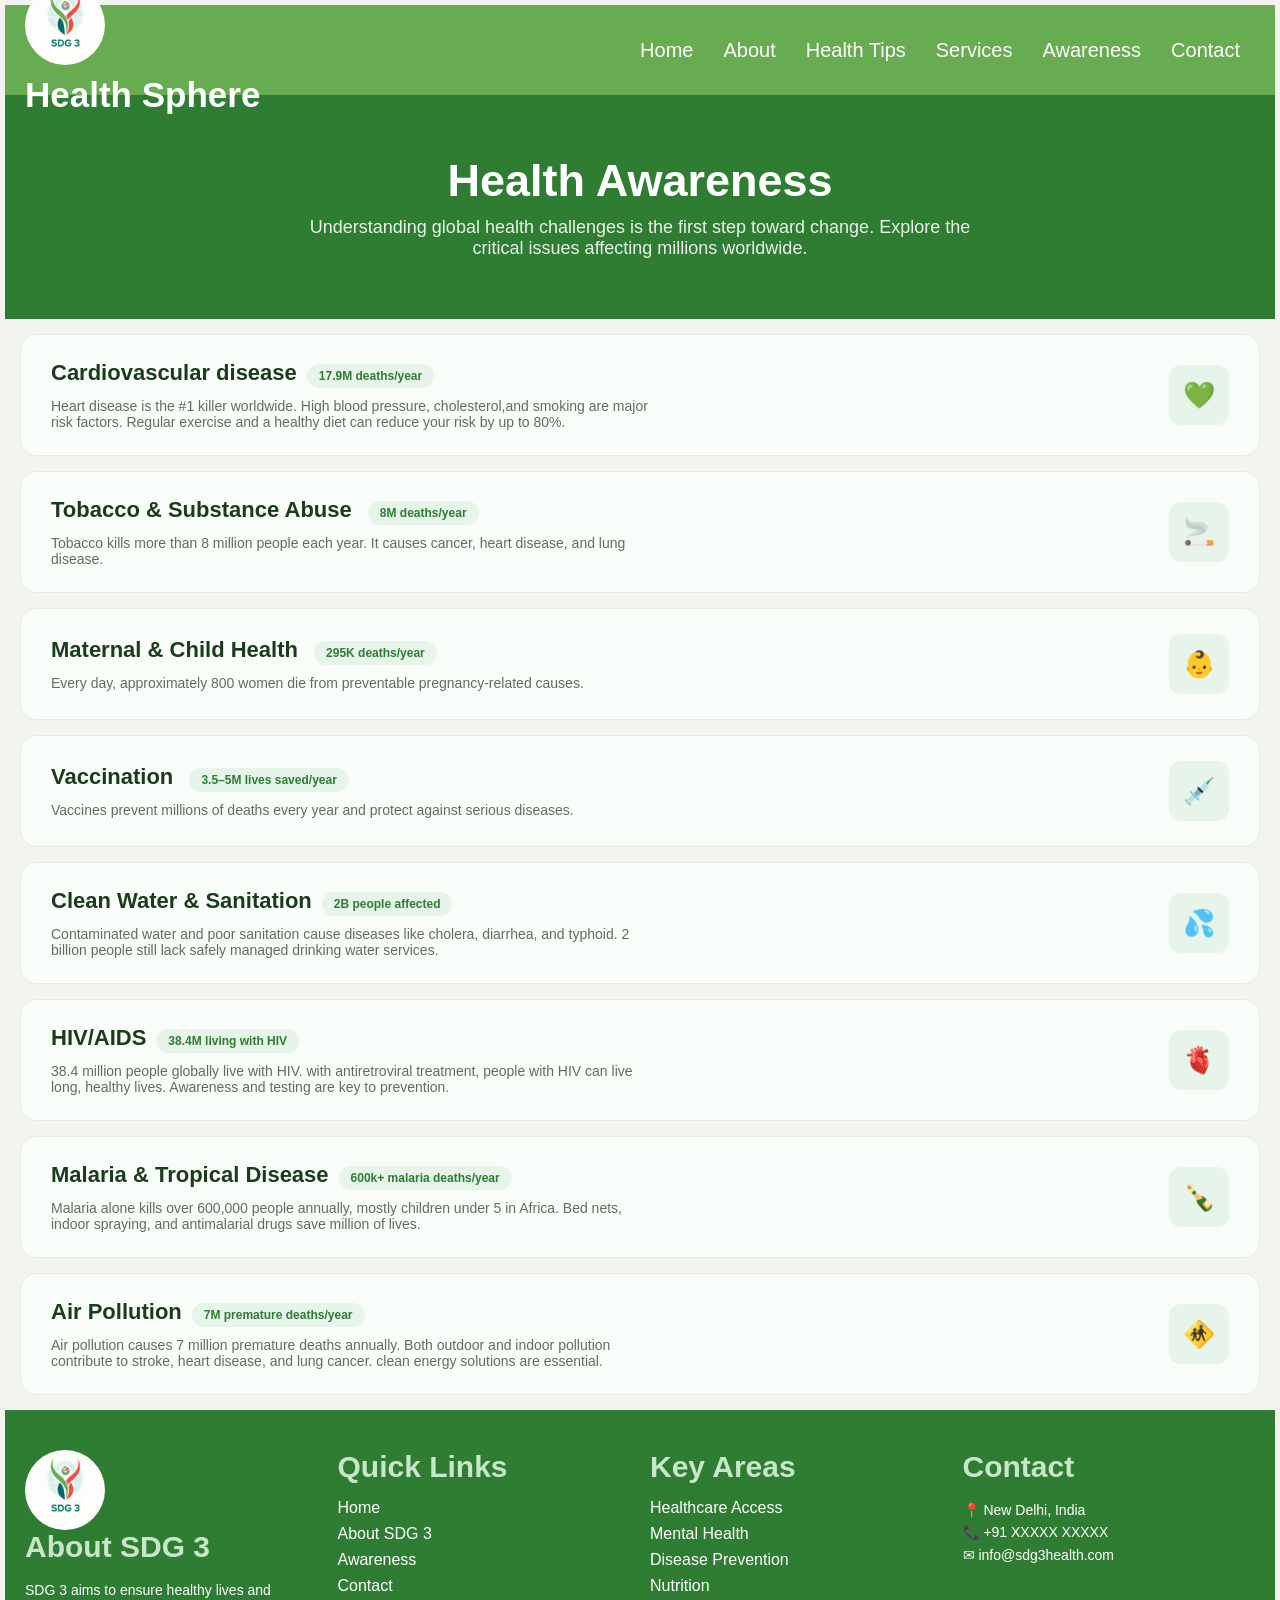
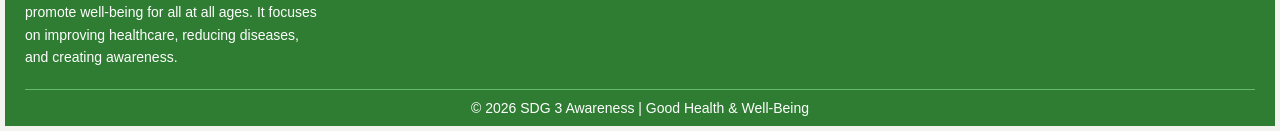
==== awareness.html @ 3e68db42 "First commit" ====
<!DOCTYPE html>
<html lang="en">
<head>
    <meta charset="UTF-8">
    <meta name="viewport" content="width=device-width, initial-scale=1.0">
    <title>Awareness</title>
    <link rel="stylesheet" href="style.css">
</head>
<body>
    <header>
        <nav class="navbar">
         <div class="logo">
            <img src="img/logo image.jpeg" alt="Logo">
            <span>Health Sphere</span>
         </div>
        
        <div>
             <ul class=" menu">
                <li><a href="index.html" class="hover-link">Home</a></li>
                <li><a href="about.html" class="hover-link">About</a></li>
                <li><a href="health.html" class="hover-link">Health Tips</a></li>
                <li><a href="services.html" class="hover-link">Services</a></li>
                <li><a href="awareness.html" class="hover-link">Awareness</a></li>
                <li><a href="contact.html" class="hover-link">Contact</a></li>
               
             </ul>
         </div>
        </nav>
    </header>
    <section class="awareness-header">
        <h1>Health Awareness</h1>
        <p>Understanding global health challenges is the first step toward change. Explore the <br>critical issues affecting millions worldwide. </p>
    </section>
    <section class="awareness">
        <div class="aw-card">
            <div class="aw-text">
                <h3>Cardiovascular disease<span class="badge">17.9M deaths/year</span></h3>
                <p>Heart disease is the #1 killer worldwide. High blood pressure, cholesterol,and smoking are major risk factors. Regular exercise and a healthy diet can reduce your risk by up to 80%.</p>
            </div>
             <div>
                    <div class="aw-icon">💚</div>
                </div>
        </div>
    </section>
    <section class="awareness">
         <div class="aw-card">
    <div class="aw-text">
      <h3>Tobacco & Substance Abuse <span class="badge">8M deaths/year</span></h3>
      <p>Tobacco kills more than 8 million people each year. It causes cancer, heart disease, and lung disease.</p>
    </div>
    <div class="aw-icon">🚬</div>
  </div>
    </section>
    <div class="aw-card">
    <div class="aw-text">
      <h3>Maternal & Child Health <span class="badge">295K deaths/year</span></h3>
      <p>Every day, approximately 800 women die from preventable pregnancy-related causes.</p>
    </div>
    <div class="aw-icon">👶</div>
  </div>
   <div class="aw-card">
    <div class="aw-text">
      <h3>Vaccination <span class="badge">3.5–5M lives saved/year</span></h3>
      <p>Vaccines prevent millions of deaths every year and protect against serious diseases.</p>
    </div>
    <div class="aw-icon">💉</div>
  </div>
   <div class="aw-card">
    <div class="aw-text">
      <h3>Clean Water & Sanitation<span class="badge">2B people affected</span></h3>
      <p>Contaminated water and poor sanitation cause diseases like cholera, diarrhea, and typhoid. 2 billion people still lack safely managed drinking water services.</p>
    </div>
    <div class="aw-icon">💦</div>
  </div>
   <div class="aw-card">
    <div class="aw-text">
      <h3>HIV/AIDS<span class="badge">38.4M living with HIV</span></h3>
      <p>38.4 million people globally live with HIV. with antiretroviral treatment, people with HIV can live long, healthy lives. Awareness and testing are key to prevention.</p>
    </div>
    <div class="aw-icon">🫀</div>
  </div>
  <div class="aw-card">
    <div class="aw-text">
      <h3>Malaria & Tropical Disease<span class="badge">600k+ malaria deaths/year</span></h3>
      <p>Malaria alone kills over 600,000 people annually, mostly children under 5 in Africa. Bed nets, indoor spraying, and antimalarial drugs save million of lives.</p>
    </div>
    <div class="aw-icon">🍾</div>
  </div>
  <div class="aw-card">
    <div class="aw-text">
      <h3>Air Pollution<span class="badge">7M premature deaths/year</span></h3>
      <p>Air pollution causes 7 million premature deaths annually. Both outdoor and indoor pollution contribute to stroke, heart disease, and lung cancer. clean energy solutions are essential.</p>
    </div>
    <div class="aw-icon">🚸</div>
  </div>
  
   <!-- footer -->
<footer class="footer">
  <div class="footer-container">

    <!--Logo + About SDG 3 -->
    <div class="footer-box">
      <div class="logo">
        <img src="img/logo image.jpeg" alt="logo">
      </div>
      <h3>About SDG 3</h3>
      <p>
        SDG 3 aims to ensure healthy lives and promote well-being for all at all ages. 
        It focuses on improving healthcare, reducing diseases, and creating awareness.
      </p>
    </div>

    <!-- Quick Links -->
    <div class="footer-box">
      <h3>Quick Links</h3>
      <ul>
        <li><a href="#">Home</a></li>
        <li><a href="#">About SDG 3</a></li>
        <li><a href="#">Awareness</a></li>
        <li><a href="#">Contact</a></li>
      </ul>
    </div>

    <!-- Key Areas -->
    <div class="footer-box">
      <h3>Key Areas</h3>
      <ul>
        <li><a href="#">Healthcare Access</a></li>
        <li><a href="#">Mental Health</a></li>
        <li><a href="#">Disease Prevention</a></li>
        <li><a href="#">Nutrition</a></li>
      </ul>
    </div>

    <!-- Contact -->
    <div class="footer-box">
      <h3>Contact</h3>
      <p>📍 New Delhi, India</p>
      <p>📞 +91 XXXXX XXXXX</p>
      <p>✉ info@sdg3health.com</p>
    </div>

  </div>

  <!-- Bottom -->
  <div class="footer-bottom">
    <p>© 2026 SDG 3 Awareness | Good Health & Well-Being</p>
  </div>
</footer>
</body>
</html>
---- style.css ----
*{
    margin: 0px;
    padding: 0px;
    font-family:Arial, Helvetica, sans-serif;
   
}
body{
  margin: 5px;
  background: #F3F4EF;
}
.navbar{
    display: flex;
    justify-content: space-between;
    background-color:#67AC51;
    align-items: center;
    padding: 10px 20px;
    height: 70px;
    position: relative;
}
.logo{
     display: grid;
    gap: 10px;
    align-items: center;
    color: white;
    font-size: 35px;
    font-weight: bold;
    object-fit: cover;
}
.logo img{
    width: 80px;
    border-radius: 20px;
    margin-right: 10px;
    border-radius: 50%;
}
.menu{
    display: flex;
    list-style: none;
}
.menu li{
    margin: 0px 15px;
}
.menu li a{
    text-decoration: none;
    font-size: 20px;
    color: white;
}
.menu li a:hover{
    color:#1b3c1b;
    box-shadow: #67AC51;
text-shadow: white;
}
#menu-toggle{
  display: none;
}
.menu-icon{
  display: none;
  cursor: pointer;
}
.menu-icon span{
  display: block;
  width: 25px;
  height: 3px;
  background: white;
  margin: 5px 0;
}
.hero-section{
    height:100vh;
    width: 100%;
    background: url(img/hero1\ image.jpeg);
    background-size: cover;
    text-align: center;
    padding-top: 250px;
    box-sizing: border-box;
    
}
.hero-section h1{
    font-size: 75px;
    font-weight: bold;
    color:#003D00;
}
.hero-section p{
    line-height: 50px;
    font-size: 18px;
    color: #076968;
}
.btn{
    padding: 10px 30px;
    background:#67AC51;
    text-decoration: none;
    color: white;
    border-radius: 20px;
    line-height: 60px;
    font-size: 20px;
}
.btn:hover{
    color: white;
    background:#003D00;
}
.wellness-section h1{
    text-align: center;
    padding-top:30px; 
}
.wellness1{
 display: flex;
 padding-left: 150px;
 padding-top: 50px;
 gap: 100px;

}
.wellness2{
 display:grid;
 grid-template-columns: ;
 gap: 100px;
 padding-left: 150px;
 padding-top: 30px;
}
.card{
    height: 400px;
    width: 300px;
    padding: 20px;
    border-radius: 20px;
    background: #E2D5CB;
    font-size: 15px;
    line-height: 25px;
    box-shadow: 0 4px 8px rgba(0,0,0,0.2);
    transition: 0.3;
}
.card h2{
    text-align: center;
    margin: 10px;
    font-size: 30px;
    font-weight: bold;
}
.card p{
    font-size: 15px;
    text-align: center;
}

.card img{
    border-radius: 50px;
    width: 300px;
    height: 200px;
    object-fit: cover;
}
.button{
    padding: 10px 20px;
    align-items: center;
    border: none;
    border-radius: 10px;
    font-size: 17px;
    font-weight: bold;
    background:#003D00;
    color: white;
}
.button:hover{
    background:#B6CD54;
    color:#003D00;
}
.card:hover{
    transform: scale(1.05);
    box-shadow: 0 8px 20px rgba(0,0,0,0.3);
}

.main h1{
    text-align: center;
    justify-content: center;
    color:#003D00;
    padding-top: 50px;
}
.about-hero{
    display: flex;
    justify-content: space-between;
}
.left{
    width: 600px;
    padding: 50px 100px;
}
.image img{
    height: 300px;
    width: 300px;
    border-radius: 12px;
    box-shadow: 0px 8px 20px rgba(0,0,0,0.1);
    transition: 0.3s;
}
.image img:hover{
  transform: scale(1.08);
}

.sdg-about {
  padding: 60px 20px;
  background: #f5f9f9;
}

.container {
  display: flex;
  align-items: center;
  justify-content: space-between;
  flex-wrap: wrap;
}

.content {
  flex: 1;
  padding: 20px;
}

.content h2 {
  font-size: 32px;
  color: #2e7d32;
}

.content h3 {
  margin-top: 20px;
  color: #333;
}

.content p {
  color: #555;
  line-height: 1.6;
}

.content button {
  margin-top: 20px;
  padding: 10px 20px;
  background: #2e7d32;
  color: white;
  border: none;
  border-radius: 5px;
  cursor: pointer;
}

.content button:hover {
  background: #1b5e20;
}

.image {
  flex: 1;
  text-align: center;
}

.image img {
  width: 80%;
  max-width: 350px;
}
.health {
  padding: 60px 20px;
  background: #eef7f7;
  text-align: center;
}

.section-title {
  font-size: 32px;
  color: #2e7d32;
  margin-bottom: 40px;
}

.card-container {
  display: flex;
  justify-content: center;
  gap: 20px;
  flex-wrap: wrap;
}

.card {
  background: #fff;
  padding: 20px;
  width: 280px;
  border-radius: 10px;
  box-shadow: 0 4px 10px rgba(0,0,0,0.1);
  transition: 0.3s;
}

.card:hover {
  transform: translateY(-10px);
}

.card h3 {
  color: #333;
}

.card p {
  color: #555;
  margin: 10px 0;
}

.card button {
  padding: 8px 15px;
  background: #2e7d32;
  color: #fff;
  border: none;
  border-radius: 5px;
  cursor: pointer;
}

.card button:hover {
  background: #1b5e20;
}
.footer {
  background: #2e7d32;
  color: #fff;
  padding: 40px 20px 10px;
}

.footer-container {
  display: flex;
  justify-content: space-between;
  flex-wrap: wrap;
  gap: 20px;
}

.footer-box {
  flex: 1;
  min-width: 200px;
}

.footer-box h3 {
  margin-bottom: 15px;
  color: #c8e6c9;
  font-size: 30px;
}

.footer-box p {
  font-size: 14px;
  line-height: 1.6;
}

.footer-box ul {
  list-style: none;
  padding: 0;
}

.footer-box ul li {
  margin-bottom: 8px;
}

.footer-box ul li a {
  text-decoration: none;
  color: #fff;
  transition: 0.3s;
}

.footer-box ul li a:hover {
  color: #c8e6c9;
}

.footer-bottom {
  text-align: center;
  margin-top: 20px;
  border-top: 1px solid #66bb6a;
  padding-top: 10px;
  font-size: 14px;
}
/* About page */
.about-hero{
  position: relative;
  height: 600px;
  overflow: hidden;
}
.about-hero img{
  width: 100%;
  background-size: cover;
  object-fit: cover;
}
.health-header {
      background: #2e7d32;
      color: white;
      text-align: center;
      padding: 60px 20px;
    }

    .health-header h1 {
      font-size: 42px;
    }

    .health-header p {
      margin-top: 10px;
      font-size: 18px;
      opacity: 0.9;
    }
.health-tips {
      padding: 50px 40px;
    }

    .tips-container {
      display: grid;
      grid-template-columns: repeat(auto-fit, minmax(280px, 1fr));
      gap: 25px;
    }
.tip-card {
      background: #fff;
      padding: 25px;
      border-radius: 12px;
      box-shadow: 0 4px 15px rgba(0,0,0,0.1);
      transition: 0.3s;
    }

    .tip-card:hover {
      transform: translateY(-8px);
    }

    .tip-icon {
      width: 50px;
      height: 50px;
      background: #e8f5e9;
      border-radius: 10px;
      display: flex;
      align-items: center;
      justify-content: center;
      font-size: 22px;
      margin-bottom: 15px;
    }

    .tip-card h3 {
      margin-bottom: 10px;
      color: #333;
    }
.tip-card p {
      color: #666;
      font-size: 14px;
      line-height: 1.6;
    }
    /* Awareness */
    .awareness-header{
      background: #2e7d32;
      text-align: center;
      color: white;
      padding: 60px 20px;
      
    }
    .awareness-header h1{
      font-size: 45px;
    }
    .awareness-header p{
      font-size: 18px;
      margin-top: 10px;
      opacity: 0.9;
    }
    .aw-card{
  background:#f9fdf9;
  border:1px solid #e0efe0;
  border-radius:16px;
  padding:25px 30px;
  display:flex;
  justify-content:space-between;
  align-items:center;
  transition:0.3s;
  margin: 15px;
}

.aw-card:hover{
  box-shadow:0 8px 25px rgba(0,0,0,0.08);
}

/* LEFT TEXT */
.aw-text h3{
  font-size:22px;
  color:#1b3c1b;
}

.aw-text p{
  margin-top:10px;
  color:#5f6f5f;
  font-size:14px;
  max-width:600px;
}

/* BADGE */
.badge{
  display:inline-block;
  margin-left:10px;
  background:#e6f4ea;
  color:#2e7d32;
  padding:5px 12px;
  border-radius:20px;
  font-size:12px;
}

/* ICON */
.aw-icon{
  width:60px;
  height:60px;
  background:#e6f4ea;
  border-radius:12px;
  display:flex;
  align-items:center;
  justify-content:center;
  font-size:26px;
  color:#2e7d32;
}

/* Services page */

.services-header h1{
  font-size:38px;
  color:#1b5e20;
}

.services-header p{
  margin-top:10px;
  color:#4e6e4e;
}
.services{
  padding:40px;
  display:grid;
  grid-template-columns:repeat(auto-fit,minmax(260px,1fr));
  gap:50px;
 
}
.card{
  background:rgba(255,255,255,0.6);
  backdrop-filter:blur(10px);
  border-radius:20px;
  padding:10px 20px;
  text-align:center;
  transition:0.4s;
  border:1px solid rgba(255,255,255,0.4);
  
}

/* HOVER */
.card:hover{
  transform:translateY(-10px) scale(1.03);
  box-shadow:0 15px 35px rgba(0,0,0,0.1);
}

/* ICON */
.icon{
  width:200px;
  height:200px;
  margin:auto;
  margin-bottom:15px;
  background:#c8e6c9;
  border-radius:50%;
  display:flex;
  align-items:center;
  justify-content:center;
  font-size:30px;
  color:#1b5e20;
  font-size: 100px;
}

/* TEXT */
.card h3{
  margin:10px 0;
  color:#1b5e20;
}

.card p{
  font-size:14px;
  color:#5f6f5f;
}
/* contact page */
.contact-header{
  background:  #2e7d32;
  text-align: center;
  color: white;
  padding: 60px 20px;
}
.contact-header h1{
  font-size: 45px;
}
.contact-header p{
  font-size: 18px;
  margin: 10px;
  opacity: 0.9;
}
/* Contact Us */
.services-header{
  text-align:center;
  padding:60px 20px;
}
.contact-hero{
  padding: 80px 50px;
}
.contact-hero h2{
  font-size: 40px;
  margin-bottom: 20px;

}
.addrs{
  font-size: 25px;
}
.addrs-text{
  margin: 10px;
}
.contact-container{
max-width: 100%;
margin: 40px auto;
background:#F3F4EF;
padding: 30px;
border-radius: 16px;
box-shadow: 0 8px 25px rgba(0,0,0,0.08);
}
.input-group{
  margin-bottom: 20px;
  text-align: left;
}
.input-group label{
  display: block;
  margin-bottom: 5px;
  font-size: 20px;
  color: black;
 
}
.input-group input,
.input-group textarea{
  width: 95%;
  padding: 12px;
  border: 1px solid #c8e6c9;
  border-radius: 8px;
  outline: none;
  transition: 0.3s;
  
}
button{
  width: 97%;
  padding: 12px;
  border-radius: 8px;
  border: none;
  cursor: pointer;
  background:#237027 ;
  font-size: 20px;
  color: white;
  font-weight: bold;
}
 @media (max-width:1014px) {
  .menu-icon{
    display: block;
  }
  .logo span{
    font-size: 25px;
  }
  .logo img{
    width: 50px;
  }
  .menu{
    display: none;
    flex-direction: column;
    background: #67AC51;
    width: 100%;
    position: absolute;
    right: 0;
    top: 90px;
    gap: 10px;
  }
  #menu-toggle:checked ~ .menu{
    display: flex;
  }
  .hero-section{
    background-image: url(img/hero1\ image.jpeg);
    background-size: contain;
    background-repeat: no-repeat;
     text-align: center;
    box-sizing: border-box;
    height: 100%;

    
  }
  .hero-section h1{
     font-size: 30px;
    font-weight: bold;
    color:#003D00;
  }
  .hero-section p{
    line-height: 30px;
    font-size: 15px;
    color: #076968;
    
  }
  .btn{
    padding: 10px 15px;
    background:#67AC51;
    text-decoration: none;
    color: white;
    border-radius: 20px;
    line-height: 30px;
    font-size: 15px;
  }
}
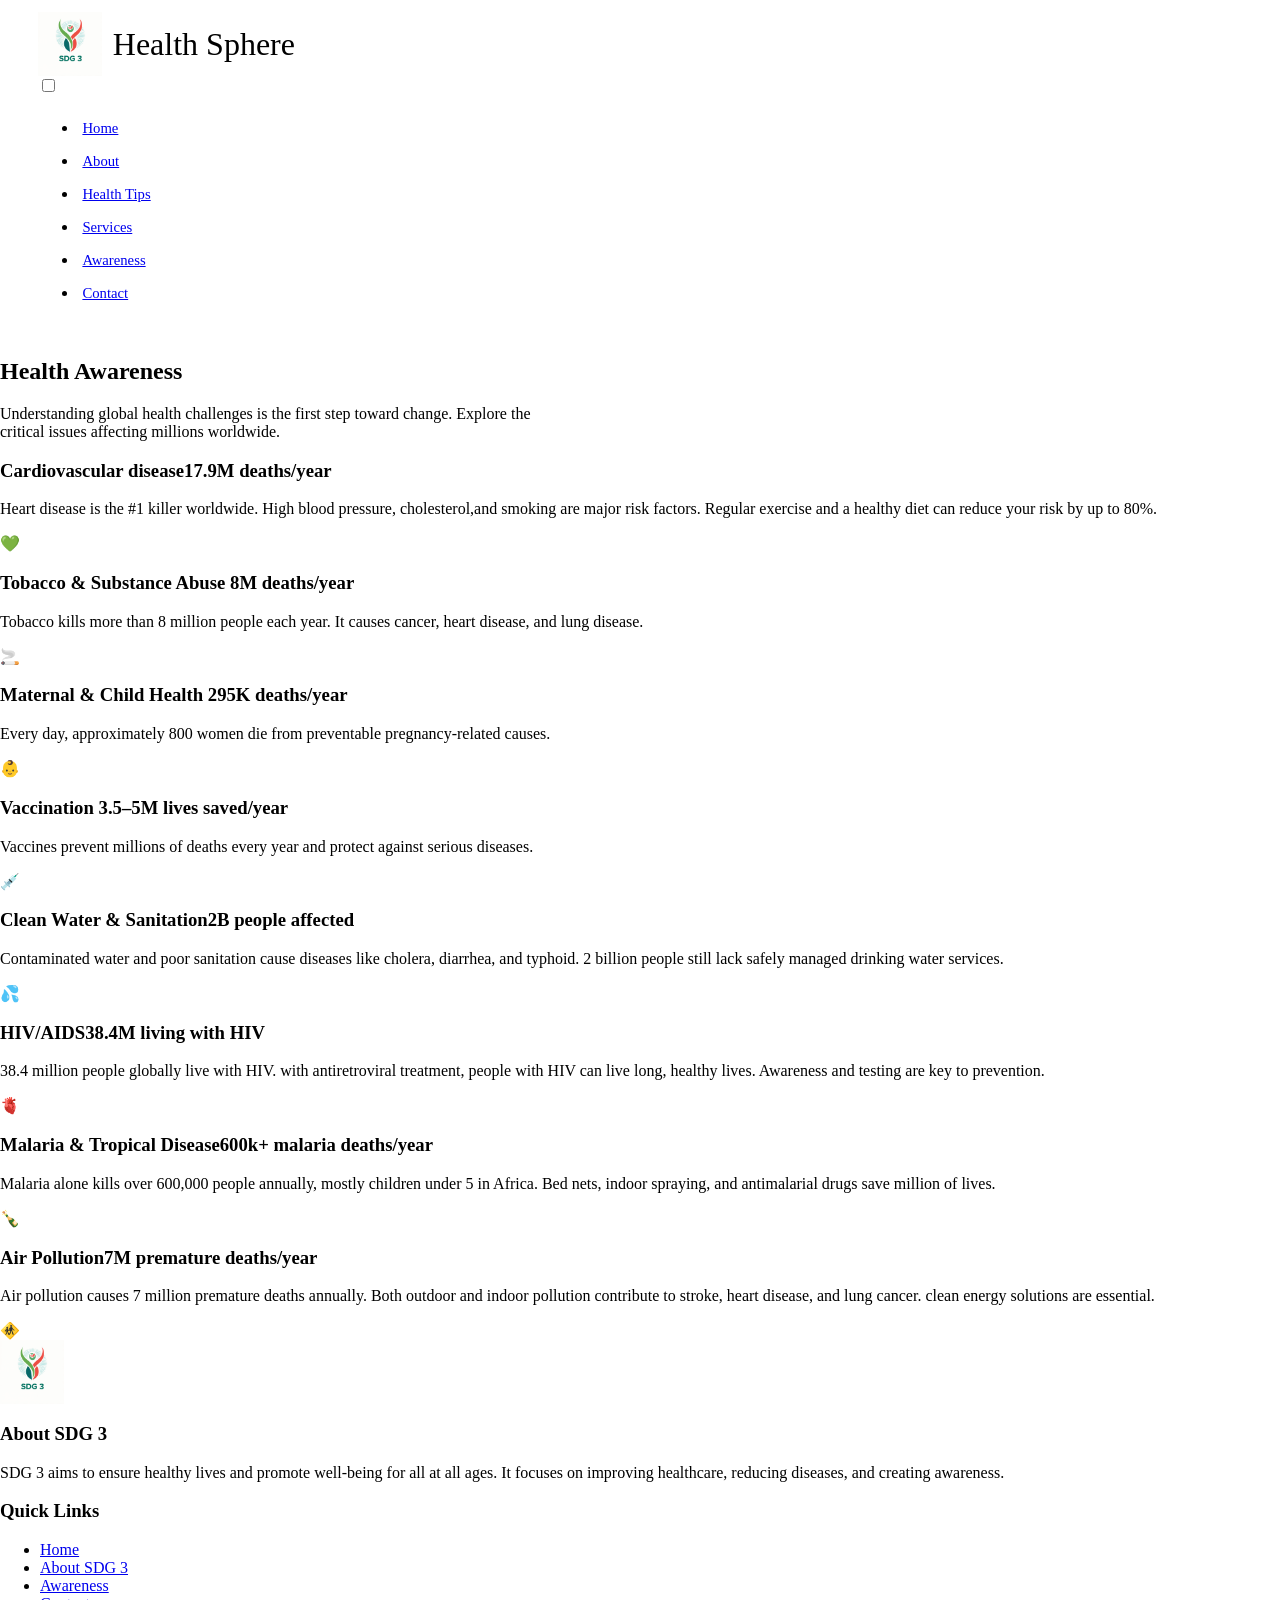
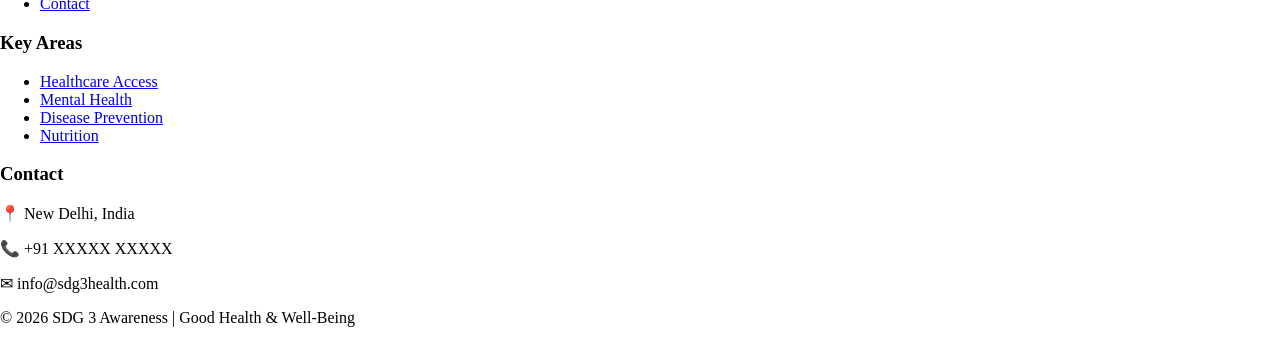
==== commit b8160660: "Add menu toggle checkbox and label to awareness.html" ====
--- a/awareness.html
+++ b/awareness.html
@@ -13,7 +13,13 @@
             <img src="img/logo image.jpeg" alt="Logo">
             <span>Health Sphere</span>
          </div>
-        
+        <input type="checkbox" id="menu-toggle">
+
+<label for="menu-toggle" class="menu-icon">
+    <span></span>
+    <span></span>
+    <span></span>
+</label>
         <div>
              <ul class=" menu">
                 <li><a href="index.html" class="hover-link">Home</a></li>
@@ -148,4 +154,4 @@
   </div>
 </footer>
 </body>
-</html>+</html>
--- a/style.css
+++ b/style.css
@@ -1,680 +1,712 @@
-*{
-    margin: 0px;
-    padding: 0px;
-    font-family:Arial, Helvetica, sans-serif;
-   
-}
-body{
-  margin: 5px;
-  background: #F3F4EF;
-}
-.navbar{
+
+/* =====================================
+   HEALTH SPHERE - RESPONSIVE DESIGN
+   Original green theme preserved
+===================================== */
+
+/* Prevent horizontal overflow */
+html {
+    width: 100%;
+    scroll-behavior: smooth;
+}
+
+body {
+    width: 100%;
+    margin: 0;
+    overflow-x: clip;
+}
+
+img {
+    max-width: 100%;
+}
+
+/* NAVBAR */
+
+.navbar {
+    min-height: 5rem;
+    height: auto;
+    padding: 0.75rem clamp(1rem, 3vw, 2.5rem);
+    gap: 1rem;
+    z-index: 100;
+}
+
+.logo {
     display: flex;
-    justify-content: space-between;
-    background-color:#67AC51;
     align-items: center;
-    padding: 10px 20px;
-    height: 70px;
-    position: relative;
-}
-.logo{
-     display: grid;
-    gap: 10px;
+    gap: 0.65rem;
+    font-size: clamp(1.4rem, 2.5vw, 2rem);
+}
+
+.logo img {
+    width: clamp(2.8rem, 5vw, 4rem);
+    height: auto;
+    aspect-ratio: 1;
+    object-fit: cover;
+    margin: 0;
+}
+
+.menu {
     align-items: center;
-    color: white;
-    font-size: 35px;
-    font-weight: bold;
+    gap: clamp(0.5rem, 1.2vw, 1.2rem);
+}
+
+.menu li {
+    margin: 0;
+}
+
+.menu li a {
+    display: inline-block;
+    font-size: clamp(0.9rem, 1.15vw, 1.15rem);
+    padding: 0.5rem 0.25rem;
+    transition: color 0.25s ease;
+}
+
+.menu li a:hover {
+    color: #1b3c1b;
+    text-shadow: none;
+}
+
+/* HERO */
+
+.hero-section {
+    width: 100%;
+    min-height: clamp(28rem, 80vh, 48rem);
+    height: auto;
+    padding: clamp(6rem, 15vh, 10rem) 1.5rem 4rem;
+    display: flex;
+    flex-direction: column;
+    align-items: center;
+    justify-content: center;
+    background-size: cover;
+    background-position: center;
+    background-repeat: no-repeat;
+}
+
+.hero-section h1 {
+    max-width: 60rem;
+    font-size: clamp(2.5rem, 5.5vw, 4.7rem);
+    line-height: 1.12;
+    overflow-wrap: break-word;
+}
+
+.hero-section p {
+    max-width: 45rem;
+    margin: 1rem auto 1.5rem;
+    font-size: clamp(1rem, 1.5vw, 1.2rem);
+    line-height: 1.8;
+}
+
+.btn {
+    display: inline-block;
+    line-height: 1.5;
+    padding: 0.8rem 1.6rem;
+    transition: background 0.25s ease, transform 0.25s ease;
+}
+
+.btn:hover {
+    transform: translateY(-2px);
+}
+
+/* SECTION HEADINGS */
+
+.wellness-section,
+.health,
+.sdg-about,
+.health-tips {
+    width: 100%;
+}
+
+.wellness-section h1,
+.main h1,
+.section-title {
+    line-height: 1.25;
+    padding-left: 1rem;
+    padding-right: 1rem;
+}
+
+/* HOME HEALTH TIP CARDS */
+
+.wellness1,
+.wellness2 {
+    display: grid;
+    grid-template-columns: repeat(3, minmax(0, 1fr));
+    gap: clamp(1rem, 2.5vw, 2rem);
+    width: 100%;
+    max-width: 80rem;
+    margin: 0 auto;
+    padding: 2.5rem clamp(1rem, 3vw, 2rem);
+}
+
+.wellness1 .card,
+.wellness2 .card {
+    width: 100%;
+    min-width: 0;
+    height: 100%;
+    padding: 1.25rem;
+    box-sizing: border-box;
+    border-radius: 1rem;
+    background: #fff;
+    border: 1px solid #e3ebdf;
+    box-shadow: 0 5px 18px rgba(28, 70, 30, 0.08);
+    transition: transform 0.25s ease,
+                box-shadow 0.25s ease;
+}
+
+.wellness1 .card:hover,
+.wellness2 .card:hover {
+    transform: translateY(-5px);
+    box-shadow: 0 12px 28px rgba(28, 70, 30, 0.14);
+}
+
+.wellness1 .card img,
+.wellness2 .card img {
+    display: block;
+    width: 100%;
+    height: clamp(10rem, 17vw, 13rem);
     object-fit: cover;
-}
-.logo img{
-    width: 80px;
-    border-radius: 20px;
-    margin-right: 10px;
-    border-radius: 50%;
-}
-.menu{
-    display: flex;
-    list-style: none;
-}
-.menu li{
-    margin: 0px 15px;
-}
-.menu li a{
-    text-decoration: none;
-    font-size: 20px;
-    color: white;
-}
-.menu li a:hover{
-    color:#1b3c1b;
-    box-shadow: #67AC51;
-text-shadow: white;
-}
-#menu-toggle{
-  display: none;
-}
-.menu-icon{
-  display: none;
-  cursor: pointer;
-}
-.menu-icon span{
-  display: block;
-  width: 25px;
-  height: 3px;
-  background: white;
-  margin: 5px 0;
-}
-.hero-section{
-    height:100vh;
-    width: 100%;
-    background: url(img/hero1\ image.jpeg);
-    background-size: cover;
-    text-align: center;
-    padding-top: 250px;
+    border-radius: 0.75rem;
+}
+
+.wellness1 .card h2,
+.wellness2 .card h2 {
+    font-size: clamp(1.2rem, 1.7vw, 1.6rem);
+    line-height: 1.35;
+}
+
+.wellness1 .card p,
+.wellness2 .card p {
+    line-height: 1.7;
+}
+
+.wellness1 .card .button,
+.wellness2 .card .button {
+    display: inline-block;
+    max-width: 100%;
+    cursor: pointer;
+}
+
+/* SDG ABOUT SECTION */
+
+.sdg-about {
+    padding: clamp(2.5rem, 6vw, 4rem) clamp(1rem, 4vw, 3rem);
+}
+
+.sdg-about .container {
+    max-width: 80rem;
+    margin: 0 auto;
+    gap: 2rem;
+}
+
+.sdg-about .content,
+.sdg-about .image {
+    min-width: 0;
+}
+
+.sdg-about .content h2 {
+    font-size: clamp(1.6rem, 3vw, 2rem);
+    line-height: 1.3;
+}
+
+.sdg-about .content p {
+    line-height: 1.8;
+}
+
+.sdg-about .image img {
+    height: auto;
+    max-height: 25rem;
+    object-fit: contain;
+}
+
+/* HEALTH CHALLENGES */
+
+.health {
+    padding: clamp(2.5rem, 5vw, 4rem) clamp(1rem, 3vw, 2rem);
+}
+
+.card-container {
+    width: 100%;
+    max-width: 80rem;
+    margin: 0 auto;
+    display: grid;
+    grid-template-columns: repeat(3, minmax(0, 1fr));
+    align-items: stretch;
+    gap: 1.5rem;
+}
+
+.card-container .card {
+    width: 100%;
+    min-width: 0;
+    height: 100%;
     box-sizing: border-box;
-    
-}
-.hero-section h1{
-    font-size: 75px;
-    font-weight: bold;
-    color:#003D00;
-}
-.hero-section p{
-    line-height: 50px;
-    font-size: 18px;
-    color: #076968;
-}
-.btn{
-    padding: 10px 30px;
-    background:#67AC51;
-    text-decoration: none;
-    color: white;
-    border-radius: 20px;
-    line-height: 60px;
-    font-size: 20px;
-}
-.btn:hover{
-    color: white;
-    background:#003D00;
-}
-.wellness-section h1{
-    text-align: center;
-    padding-top:30px; 
-}
-.wellness1{
- display: flex;
- padding-left: 150px;
- padding-top: 50px;
- gap: 100px;
-
-}
-.wellness2{
- display:grid;
- grid-template-columns: ;
- gap: 100px;
- padding-left: 150px;
- padding-top: 30px;
-}
-.card{
-    height: 400px;
-    width: 300px;
-    padding: 20px;
-    border-radius: 20px;
-    background: #E2D5CB;
-    font-size: 15px;
-    line-height: 25px;
-    box-shadow: 0 4px 8px rgba(0,0,0,0.2);
-    transition: 0.3;
-}
-.card h2{
-    text-align: center;
-    margin: 10px;
-    font-size: 30px;
-    font-weight: bold;
-}
-.card p{
-    font-size: 15px;
-    text-align: center;
-}
-
-.card img{
-    border-radius: 50px;
-    width: 300px;
-    height: 200px;
+    padding: 1.25rem;
+    border: 1px solid #e3ebdf;
+    border-radius: 1rem;
+    background: #fff;
+    box-shadow: 0 5px 18px rgba(28, 70, 30, 0.08);
+}
+
+.card-container .card img {
+    width: 100%;
+    height: 12rem;
     object-fit: cover;
-}
-.button{
-    padding: 10px 20px;
+    border-radius: 0.75rem;
+}
+
+/* ABOUT PAGE */
+
+.about-hero {
+    height: auto;
+    min-height: 0;
     align-items: center;
-    border: none;
-    border-radius: 10px;
-    font-size: 17px;
-    font-weight: bold;
-    background:#003D00;
-    color: white;
-}
-.button:hover{
-    background:#B6CD54;
-    color:#003D00;
-}
-.card:hover{
-    transform: scale(1.05);
-    box-shadow: 0 8px 20px rgba(0,0,0,0.3);
-}
-
-.main h1{
-    text-align: center;
-    justify-content: center;
-    color:#003D00;
-    padding-top: 50px;
-}
-.about-hero{
-    display: flex;
-    justify-content: space-between;
-}
-.left{
-    width: 600px;
-    padding: 50px 100px;
-}
-.image img{
-    height: 300px;
-    width: 300px;
-    border-radius: 12px;
-    box-shadow: 0px 8px 20px rgba(0,0,0,0.1);
-    transition: 0.3s;
-}
-.image img:hover{
-  transform: scale(1.08);
-}
-
-.sdg-about {
-  padding: 60px 20px;
-  background: #f5f9f9;
-}
-
-.container {
-  display: flex;
-  align-items: center;
-  justify-content: space-between;
-  flex-wrap: wrap;
-}
-
-.content {
-  flex: 1;
-  padding: 20px;
-}
-
-.content h2 {
-  font-size: 32px;
-  color: #2e7d32;
-}
-
-.content h3 {
-  margin-top: 20px;
-  color: #333;
-}
-
-.content p {
-  color: #555;
-  line-height: 1.6;
-}
-
-.content button {
-  margin-top: 20px;
-  padding: 10px 20px;
-  background: #2e7d32;
-  color: white;
-  border: none;
-  border-radius: 5px;
-  cursor: pointer;
-}
-
-.content button:hover {
-  background: #1b5e20;
-}
-
-.image {
-  flex: 1;
-  text-align: center;
-}
-
-.image img {
-  width: 80%;
-  max-width: 350px;
-}
-.health {
-  padding: 60px 20px;
-  background: #eef7f7;
-  text-align: center;
-}
-
-.section-title {
-  font-size: 32px;
-  color: #2e7d32;
-  margin-bottom: 40px;
-}
-
-.card-container {
-  display: flex;
-  justify-content: center;
-  gap: 20px;
-  flex-wrap: wrap;
-}
-
-.card {
-  background: #fff;
-  padding: 20px;
-  width: 280px;
-  border-radius: 10px;
-  box-shadow: 0 4px 10px rgba(0,0,0,0.1);
-  transition: 0.3s;
-}
-
-.card:hover {
-  transform: translateY(-10px);
-}
-
-.card h3 {
-  color: #333;
-}
-
-.card p {
-  color: #555;
-  margin: 10px 0;
-}
-
-.card button {
-  padding: 8px 15px;
-  background: #2e7d32;
-  color: #fff;
-  border: none;
-  border-radius: 5px;
-  cursor: pointer;
-}
-
-.card button:hover {
-  background: #1b5e20;
-}
-.footer {
-  background: #2e7d32;
-  color: #fff;
-  padding: 40px 20px 10px;
-}
+    gap: 2rem;
+    padding: 2rem clamp(1rem, 4vw, 3rem);
+}
+
+.about-hero .left {
+    flex: 1;
+    min-width: 0;
+    width: auto;
+    padding: 1rem;
+}
+
+.about-hero > .image {
+    flex: 1;
+    min-width: 0;
+}
+
+.about-hero > .image img {
+    width: 100%;
+    height: auto;
+    max-height: 28rem;
+    object-fit: cover;
+}
+
+/* SERVICES */
+
+.services {
+    width: 100%;
+    max-width: 80rem;
+    margin: 0 auto;
+    padding: 2rem clamp(1rem, 3vw, 2rem);
+    grid-template-columns: repeat(3, minmax(0, 1fr));
+    gap: 1.5rem;
+}
+
+.services .card {
+    width: 100%;
+    min-width: 0;
+    height: 100%;
+    box-sizing: border-box;
+}
+
+.services .icon {
+    width: clamp(6rem, 12vw, 9rem);
+    height: clamp(6rem, 12vw, 9rem);
+    font-size: clamp(2.5rem, 5vw, 4rem);
+}
+
+/* CONTACT */
+
+.contact-hero {
+    padding: clamp(2rem, 5vw, 5rem);
+}
+
+.contact-container {
+    width: calc(100% - 2rem);
+    max-width: 50rem;
+    box-sizing: border-box;
+}
+
+.input-group input,
+.input-group textarea {
+    box-sizing: border-box;
+    max-width: 100%;
+}
+
+.contact-container button {
+    max-width: 100%;
+}
+
+/* FOOTER */
 
 .footer-container {
-  display: flex;
-  justify-content: space-between;
-  flex-wrap: wrap;
-  gap: 20px;
+    max-width: 80rem;
+    margin: 0 auto;
 }
 
 .footer-box {
-  flex: 1;
-  min-width: 200px;
-}
-
-.footer-box h3 {
-  margin-bottom: 15px;
-  color: #c8e6c9;
-  font-size: 30px;
-}
-
-.footer-box p {
-  font-size: 14px;
-  line-height: 1.6;
-}
-
-.footer-box ul {
-  list-style: none;
-  padding: 0;
-}
-
-.footer-box ul li {
-  margin-bottom: 8px;
-}
-
-.footer-box ul li a {
-  text-decoration: none;
-  color: #fff;
-  transition: 0.3s;
-}
-
-.footer-box ul li a:hover {
-  color: #c8e6c9;
-}
-
-.footer-bottom {
-  text-align: center;
-  margin-top: 20px;
-  border-top: 1px solid #66bb6a;
-  padding-top: 10px;
-  font-size: 14px;
-}
-/* About page */
-.about-hero{
-  position: relative;
-  height: 600px;
-  overflow: hidden;
-}
-.about-hero img{
-  width: 100%;
-  background-size: cover;
-  object-fit: cover;
-}
-.health-header {
-      background: #2e7d32;
-      color: white;
-      text-align: center;
-      padding: 60px 20px;
-    }
-
-    .health-header h1 {
-      font-size: 42px;
-    }
-
-    .health-header p {
-      margin-top: 10px;
-      font-size: 18px;
-      opacity: 0.9;
-    }
-.health-tips {
-      padding: 50px 40px;
+    min-width: 0;
+}
+
+/* =====================================
+   TABLET: 768px - 1024px
+===================================== */
+
+@media (min-width: 768px) and (max-width: 1024px) {
+
+    .menu-icon {
+        display: block;
+        flex-shrink: 0;
+    }
+
+    .menu {
+        display: none;
+        position: absolute;
+        top: 100%;
+        left: 0;
+        right: 0;
+        width: 100%;
+        padding: 1rem;
+        flex-direction: column;
+        align-items: stretch;
+        gap: 0.5rem;
+        background: #67AC51;
+        box-sizing: border-box;
+        z-index: 1000;
+    }
+
+    #menu-toggle:checked ~ .menu {
+        display: flex;
+    }
+
+    .menu li {
+        text-align: center;
+    }
+
+    .menu li a {
+        font-size: 1.05rem;
+    }
+
+    .hero-section {
+        min-height: 32rem;
+        padding: 7rem 2rem 4rem;
+        background-position: center;
+    }
+
+    .wellness1,
+    .wellness2 {
+        grid-template-columns: repeat(2, minmax(0, 1fr));
+    }
+
+    .card-container {
+        grid-template-columns: repeat(2, minmax(0, 1fr));
+    }
+
+    .services {
+        grid-template-columns: repeat(2, minmax(0, 1fr));
+    }
+
+    .sdg-about .container {
+        gap: 1rem;
+    }
+
+    .about-hero {
+        gap: 1rem;
+    }
+
+    .about-hero .left {
+        padding: 0.5rem;
+    }
+}
+
+/* =====================================
+   MOBILE: 0px - 767px
+===================================== */
+
+@media (max-width: 767px) {
+
+    .navbar {
+        min-height: 4.5rem;
+        padding: 0.65rem 1rem;
+    }
+
+    .logo {
+        font-size: 1.25rem;
+    }
+
+    .logo img {
+        width: 2.7rem;
+    }
+
+    .menu-icon {
+        display: block;
+        padding: 0.25rem;
+    }
+
+    .menu {
+        display: none;
+        position: absolute;
+        top: 100%;
+        left: 0;
+        right: 0;
+        width: 100%;
+        padding: 1rem;
+        flex-direction: column;
+        align-items: stretch;
+        gap: 0.5rem;
+        background: #67AC51;
+        box-sizing: border-box;
+        z-index: 1000;
+    }
+
+    #menu-toggle:checked ~ .menu {
+        display: flex;
+    }
+
+    .menu li {
+        margin: 0;
+        text-align: center;
+    }
+
+    .menu li a {
+        display: block;
+        padding: 0.65rem;
+        font-size: 1rem;
+    }
+
+    /* Hero */
+
+    .hero-section {
+        min-height: 32rem;
+        padding: 5rem 1rem 3rem;
+        background-position: center;
+        background-size: cover;
+    }
+
+    .hero-section h1 {
+        font-size: clamp(2rem, 8vw, 3rem);
+        line-height: 1.2;
+    }
+
+    .hero-section p {
+        font-size: 0.95rem;
+        line-height: 1.7;
+    }
+
+    .btn {
+        padding: 0.75rem 1.25rem;
+        font-size: 1rem;
+    }
+
+    /* Home cards */
+
+    .wellness-section h1,
+    .main h1,
+    .section-title {
+        font-size: clamp(1.5rem, 6vw, 2rem);
+        padding-top: 1.5rem;
+    }
+
+    .wellness1,
+    .wellness2 {
+        grid-template-columns: minmax(0, 1fr);
+        gap: 1.25rem;
+        padding: 1.25rem 1rem;
+    }
+
+    .wellness1 .card,
+    .wellness2 .card {
+        padding: 1rem;
+    }
+
+    .wellness1 .card img,
+    .wellness2 .card img {
+        height: 13rem;
+    }
+
+    .wellness1 .card h2,
+    .wellness2 .card h2 {
+        font-size: 1.35rem;
+    }
+
+    /* SDG section */
+
+    .sdg-about,
+    .health {
+        padding: 2.5rem 1rem;
+    }
+
+    .sdg-about .container {
+        flex-direction: column;
+        align-items: stretch;
+        gap: 1.5rem;
+    }
+
+    .sdg-about .content {
+        padding: 0;
+    }
+
+    .sdg-about .image img {
+        width: 100%;
+        max-width: 25rem;
+    }
+
+    /* Challenges */
+
+    .card-container {
+        grid-template-columns: minmax(0, 1fr);
+        gap: 1.25rem;
+    }
+
+    .card-container .card {
+        padding: 1rem;
+    }
+
+    .card-container .card img {
+        height: 13rem;
+    }
+
+    /* About page */
+
+    .about-hero {
+        flex-direction: column;
+        align-items: stretch;
+        padding: 1.25rem;
+        gap: 1rem;
+    }
+
+    .about-hero .left {
+        width: auto;
+        padding: 0.5rem;
+    }
+
+    .about-hero > .image {
+        width: 100%;
+    }
+
+    .about-hero > .image img {
+        max-height: 22rem;
+    }
+
+    /* Health tips */
+
+    .health-tips {
+        padding: 2rem 1rem;
     }
 
     .tips-container {
-      display: grid;
-      grid-template-columns: repeat(auto-fit, minmax(280px, 1fr));
-      gap: 25px;
-    }
-.tip-card {
-      background: #fff;
-      padding: 25px;
-      border-radius: 12px;
-      box-shadow: 0 4px 15px rgba(0,0,0,0.1);
-      transition: 0.3s;
-    }
-
-    .tip-card:hover {
-      transform: translateY(-8px);
-    }
-
-    .tip-icon {
-      width: 50px;
-      height: 50px;
-      background: #e8f5e9;
-      border-radius: 10px;
-      display: flex;
-      align-items: center;
-      justify-content: center;
-      font-size: 22px;
-      margin-bottom: 15px;
-    }
-
-    .tip-card h3 {
-      margin-bottom: 10px;
-      color: #333;
-    }
-.tip-card p {
-      color: #666;
-      font-size: 14px;
-      line-height: 1.6;
-    }
+        grid-template-columns: minmax(0, 1fr);
+        gap: 1rem;
+    }
+
     /* Awareness */
-    .awareness-header{
-      background: #2e7d32;
-      text-align: center;
-      color: white;
-      padding: 60px 20px;
-      
-    }
-    .awareness-header h1{
-      font-size: 45px;
-    }
-    .awareness-header p{
-      font-size: 18px;
-      margin-top: 10px;
-      opacity: 0.9;
-    }
-    .aw-card{
-  background:#f9fdf9;
-  border:1px solid #e0efe0;
-  border-radius:16px;
-  padding:25px 30px;
-  display:flex;
-  justify-content:space-between;
-  align-items:center;
-  transition:0.3s;
-  margin: 15px;
-}
-
-.aw-card:hover{
-  box-shadow:0 8px 25px rgba(0,0,0,0.08);
-}
-
-/* LEFT TEXT */
-.aw-text h3{
-  font-size:22px;
-  color:#1b3c1b;
-}
-
-.aw-text p{
-  margin-top:10px;
-  color:#5f6f5f;
-  font-size:14px;
-  max-width:600px;
-}
-
-/* BADGE */
-.badge{
-  display:inline-block;
-  margin-left:10px;
-  background:#e6f4ea;
-  color:#2e7d32;
-  padding:5px 12px;
-  border-radius:20px;
-  font-size:12px;
-}
-
-/* ICON */
-.aw-icon{
-  width:60px;
-  height:60px;
-  background:#e6f4ea;
-  border-radius:12px;
-  display:flex;
-  align-items:center;
-  justify-content:center;
-  font-size:26px;
-  color:#2e7d32;
-}
-
-/* Services page */
-
-.services-header h1{
-  font-size:38px;
-  color:#1b5e20;
-}
-
-.services-header p{
-  margin-top:10px;
-  color:#4e6e4e;
-}
-.services{
-  padding:40px;
-  display:grid;
-  grid-template-columns:repeat(auto-fit,minmax(260px,1fr));
-  gap:50px;
- 
-}
-.card{
-  background:rgba(255,255,255,0.6);
-  backdrop-filter:blur(10px);
-  border-radius:20px;
-  padding:10px 20px;
-  text-align:center;
-  transition:0.4s;
-  border:1px solid rgba(255,255,255,0.4);
-  
-}
-
-/* HOVER */
-.card:hover{
-  transform:translateY(-10px) scale(1.03);
-  box-shadow:0 15px 35px rgba(0,0,0,0.1);
-}
-
-/* ICON */
-.icon{
-  width:200px;
-  height:200px;
-  margin:auto;
-  margin-bottom:15px;
-  background:#c8e6c9;
-  border-radius:50%;
-  display:flex;
-  align-items:center;
-  justify-content:center;
-  font-size:30px;
-  color:#1b5e20;
-  font-size: 100px;
-}
-
-/* TEXT */
-.card h3{
-  margin:10px 0;
-  color:#1b5e20;
-}
-
-.card p{
-  font-size:14px;
-  color:#5f6f5f;
-}
-/* contact page */
-.contact-header{
-  background:  #2e7d32;
-  text-align: center;
-  color: white;
-  padding: 60px 20px;
-}
-.contact-header h1{
-  font-size: 45px;
-}
-.contact-header p{
-  font-size: 18px;
-  margin: 10px;
-  opacity: 0.9;
-}
-/* Contact Us */
-.services-header{
-  text-align:center;
-  padding:60px 20px;
-}
-.contact-hero{
-  padding: 80px 50px;
-}
-.contact-hero h2{
-  font-size: 40px;
-  margin-bottom: 20px;
-
-}
-.addrs{
-  font-size: 25px;
-}
-.addrs-text{
-  margin: 10px;
-}
-.contact-container{
-max-width: 100%;
-margin: 40px auto;
-background:#F3F4EF;
-padding: 30px;
-border-radius: 16px;
-box-shadow: 0 8px 25px rgba(0,0,0,0.08);
-}
-.input-group{
-  margin-bottom: 20px;
-  text-align: left;
-}
-.input-group label{
-  display: block;
-  margin-bottom: 5px;
-  font-size: 20px;
-  color: black;
- 
-}
-.input-group input,
-.input-group textarea{
-  width: 95%;
-  padding: 12px;
-  border: 1px solid #c8e6c9;
-  border-radius: 8px;
-  outline: none;
-  transition: 0.3s;
-  
-}
-button{
-  width: 97%;
-  padding: 12px;
-  border-radius: 8px;
-  border: none;
-  cursor: pointer;
-  background:#237027 ;
-  font-size: 20px;
-  color: white;
-  font-weight: bold;
-}
- @media (max-width:1014px) {
-  .menu-icon{
-    display: block;
-  }
-  .logo span{
-    font-size: 25px;
-  }
-  .logo img{
-    width: 50px;
-  }
-  .menu{
-    display: none;
-    flex-direction: column;
-    background: #67AC51;
-    width: 100%;
-    position: absolute;
-    right: 0;
-    top: 90px;
-    gap: 10px;
-  }
-  #menu-toggle:checked ~ .menu{
-    display: flex;
-  }
-  .hero-section{
-    background-image: url(img/hero1\ image.jpeg);
-    background-size: contain;
-    background-repeat: no-repeat;
-     text-align: center;
-    box-sizing: border-box;
-    height: 100%;
-
-    
-  }
-  .hero-section h1{
-     font-size: 30px;
-    font-weight: bold;
-    color:#003D00;
-  }
-  .hero-section p{
-    line-height: 30px;
-    font-size: 15px;
-    color: #076968;
-    
-  }
-  .btn{
-    padding: 10px 15px;
-    background:#67AC51;
-    text-decoration: none;
-    color: white;
-    border-radius: 20px;
-    line-height: 30px;
-    font-size: 15px;
-  }
-}
-
- 
+
+    .aw-card {
+        flex-direction: column;
+        align-items: flex-start;
+        gap: 1rem;
+        padding: 1.25rem;
+        margin: 0.75rem 0;
+    }
+
+    .aw-text p {
+        line-height: 1.7;
+    }
+
+    .badge {
+        margin-left: 0;
+        margin-top: 0.5rem;
+    }
+
+    /* Services */
+
+    .services {
+        grid-template-columns: minmax(0, 1fr);
+        gap: 1.25rem;
+        padding: 1.25rem;
+    }
+
+    .services .card {
+        padding: 1.25rem;
+    }
+
+    .services .icon {
+        width: 7rem;
+        height: 7rem;
+        font-size: 3rem;
+    }
+
+    /* Contact */
+
+    .contact-hero {
+        padding: 2.5rem 1rem;
+    }
+
+    .contact-hero h2 {
+        font-size: 1.7rem;
+    }
+
+    .contact-container {
+        width: calc(100% - 1.5rem);
+        margin: 1rem auto;
+        padding: 1rem;
+    }
+
+    .input-group label {
+        font-size: 1rem;
+    }
+
+    .input-group input,
+    .input-group textarea {
+        width: 100%;
+    }
+
+    .contact-container button {
+        width: 100%;
+        font-size: 1rem;
+    }
+
+    /* Footer */
+
+    .footer {
+        padding: 2rem 1rem 1rem;
+    }
+
+    .footer-container {
+        flex-direction: column;
+        gap: 1.5rem;
+    }
+
+    .footer-box {
+        width: 100%;
+    }
+}
+
+/* Small phones */
+
+@media (max-width: 380px) {
+
+    .logo {
+        font-size: 1.05rem;
+    }
+
+    .logo img {
+        width: 2.3rem;
+    }
+
+    .hero-section {
+        min-height: 28rem;
+        padding: 4rem 1rem 2rem;
+    }
+
+    .wellness1,
+    .wellness2,
+    .services {
+        padding-left: 0.75rem;
+        padding-right: 0.75rem;
+    }
+}
+
+/* Respect reduced motion preference */
+
+@media (prefers-reduced-motion: reduce) {
+    html {
+        scroll-behavior: auto;
+    }
+
+    *,
+    *::before,
+    *::after {
+        transition-duration: 0.01ms !important;
+    }
+}
